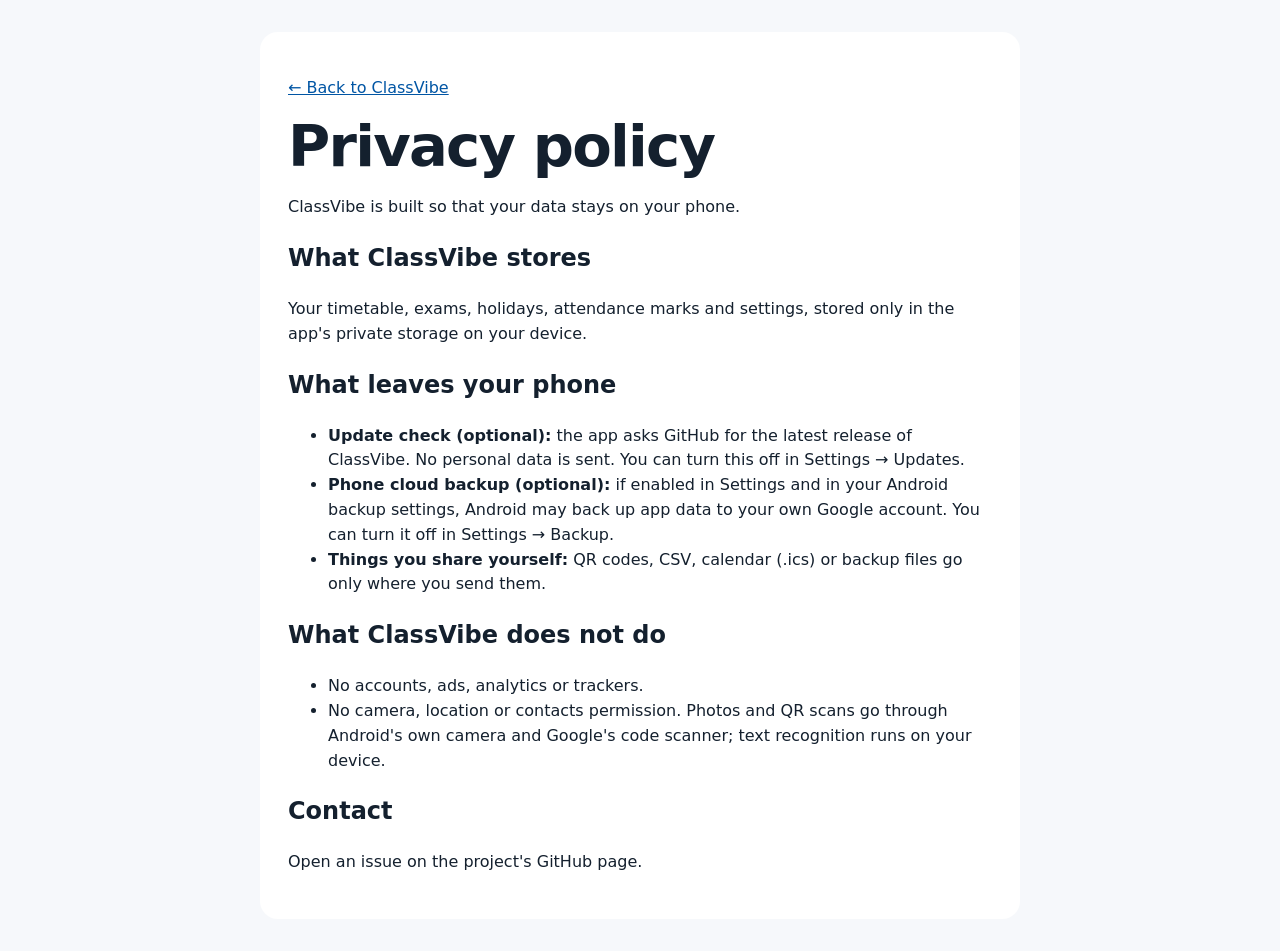
==== site/privacy.html @ 35aa970e "ClassVibe v1.2.0" ====
<!DOCTYPE html>
<html lang="en">
<head>
  <meta charset="utf-8">
  <meta name="viewport" content="width=device-width, initial-scale=1">
  <title>ClassVibe – Privacy policy</title>
  <link rel="stylesheet" href="style.css">
</head>
<body>
  <main class="doc">
    <p><a href="./">← Back to ClassVibe</a></p>
    <h1>Privacy policy</h1>
    <p>ClassVibe is built so that your data stays on your phone.</p>
    <h2>What ClassVibe stores</h2>
    <p>Your timetable, exams, holidays, attendance marks and settings, stored only in the app's private storage on your device.</p>
    <h2>What leaves your phone</h2>
    <ul>
      <li><b>Update check (optional):</b> the app asks GitHub for the latest release of ClassVibe. No personal data is sent. You can turn this off in Settings → Updates.</li>
      <li><b>Phone cloud backup (optional):</b> if enabled in Settings and in your Android backup settings, Android may back up app data to your own Google account. You can turn it off in Settings → Backup.</li>
      <li><b>Things you share yourself:</b> QR codes, CSV, calendar (.ics) or backup files go only where you send them.</li>
    </ul>
    <h2>What ClassVibe does not do</h2>
    <ul>
      <li>No accounts, ads, analytics or trackers.</li>
      <li>No camera, location or contacts permission. Photos and QR scans go through Android's own camera and Google's code scanner; text recognition runs on your device.</li>
    </ul>
    <h2>Contact</h2>
    <p>Open an issue on the project's GitHub page.</p>
  </main>
</body>
</html>
---- site/style.css ----
:root {
  --blue: #0055A4;
  --blue-dark: #003D78;
  --orange: #FF8C1A;
  --ink: #14202E;
  --muted: #5A6878;
  --bg: #F6F8FB;
  --card: #FFFFFF;
}
* { box-sizing: border-box; }
html { -webkit-text-size-adjust: 100%; }
body {
  margin: 0;
  font-family: system-ui, -apple-system, "Segoe UI", Roboto, sans-serif;
  color: var(--ink);
  background: var(--bg);
  line-height: 1.55;
}
.wrap { max-width: 1040px; margin: 0 auto; padding: 0 20px; }
a { color: var(--blue); }

.hero { background: linear-gradient(160deg, var(--blue) 0%, var(--blue-dark) 100%); color: #fff; padding-bottom: 56px; }
.nav { display: flex; justify-content: space-between; align-items: center; padding-top: 18px; padding-bottom: 18px; }
.logo { font-weight: 900; font-size: 1.35rem; letter-spacing: -0.02em; }
.bolt { color: var(--orange); }
.navlink { color: #fff; opacity: .85; text-decoration: none; font-weight: 600; }
.navlink:hover { opacity: 1; }

.hero-grid { display: grid; grid-template-columns: 1.4fr 1fr; gap: 40px; align-items: center; padding-top: 24px; }
h1 { font-size: clamp(2.2rem, 6vw, 3.6rem); line-height: 1.05; margin: 0 0 18px; letter-spacing: -0.03em; }
.accent { color: var(--orange); }
.lead { font-size: 1.15rem; opacity: .92; max-width: 34em; }
.lead em { font-style: normal; background: rgba(255,255,255,.12); padding: 1px 6px; border-radius: 6px; }

.cta { display: flex; flex-wrap: wrap; gap: 12px; margin: 26px 0 10px; }
.btn { display: inline-block; padding: 14px 24px; border-radius: 14px; font-weight: 800; text-decoration: none; font-size: 1.05rem; transition: transform .12s ease; }
.btn:hover { transform: translateY(-2px); }
.btn.primary { background: var(--orange); color: #1A1000; box-shadow: 0 8px 22px rgba(255,140,26,.35); }
.btn.ghost { color: #fff; border: 2px solid rgba(255,255,255,.5); }
.meta { font-size: .92rem; opacity: .8; margin: 0; }

.qr-card { background: #fff; color: var(--ink); border-radius: 24px; padding: 22px; text-align: center; justify-self: center; box-shadow: 0 18px 40px rgba(0,0,0,.25); transform: rotate(2deg); }
.qr-card img { display: block; width: 220px; height: 220px; }
.qr-card p { margin: 10px 0 0; font-weight: 700; }

.features { display: grid; grid-template-columns: repeat(auto-fit, minmax(260px, 1fr)); gap: 16px; margin-top: -28px; }
.card { background: var(--card); border-radius: 18px; padding: 18px 20px; box-shadow: 0 4px 14px rgba(20,32,46,.07); }
.card b { font-size: 1.05rem; }
.card p { margin: 6px 0 0; color: var(--muted); }

section h2 { margin-top: 48px; letter-spacing: -0.02em; }
.install ol { padding-left: 1.3em; }
.install li { margin-bottom: 8px; }
code { background: #E8EEF6; padding: 1px 6px; border-radius: 6px; }

.footer { display: flex; justify-content: space-between; flex-wrap: wrap; gap: 8px; color: var(--muted); font-size: .9rem; padding-top: 40px; padding-bottom: 40px; }

.doc { background: var(--card); border-radius: 18px; padding: 28px; margin: 32px auto; max-width: 760px; }

@media (max-width: 720px) {
  .hero-grid { grid-template-columns: 1fr; }
  .qr-card { display: none; }
  .features { margin-top: 24px; }
}
@media (prefers-color-scheme: dark) {
  :root { --ink: #E6ECF3; --muted: #9AA8B8; --bg: #0B0F14; --card: #151B23; }
  a { color: #5AA2F0; }
  code { background: #1E2833; }
  .qr-card { color: #14202E; }
}
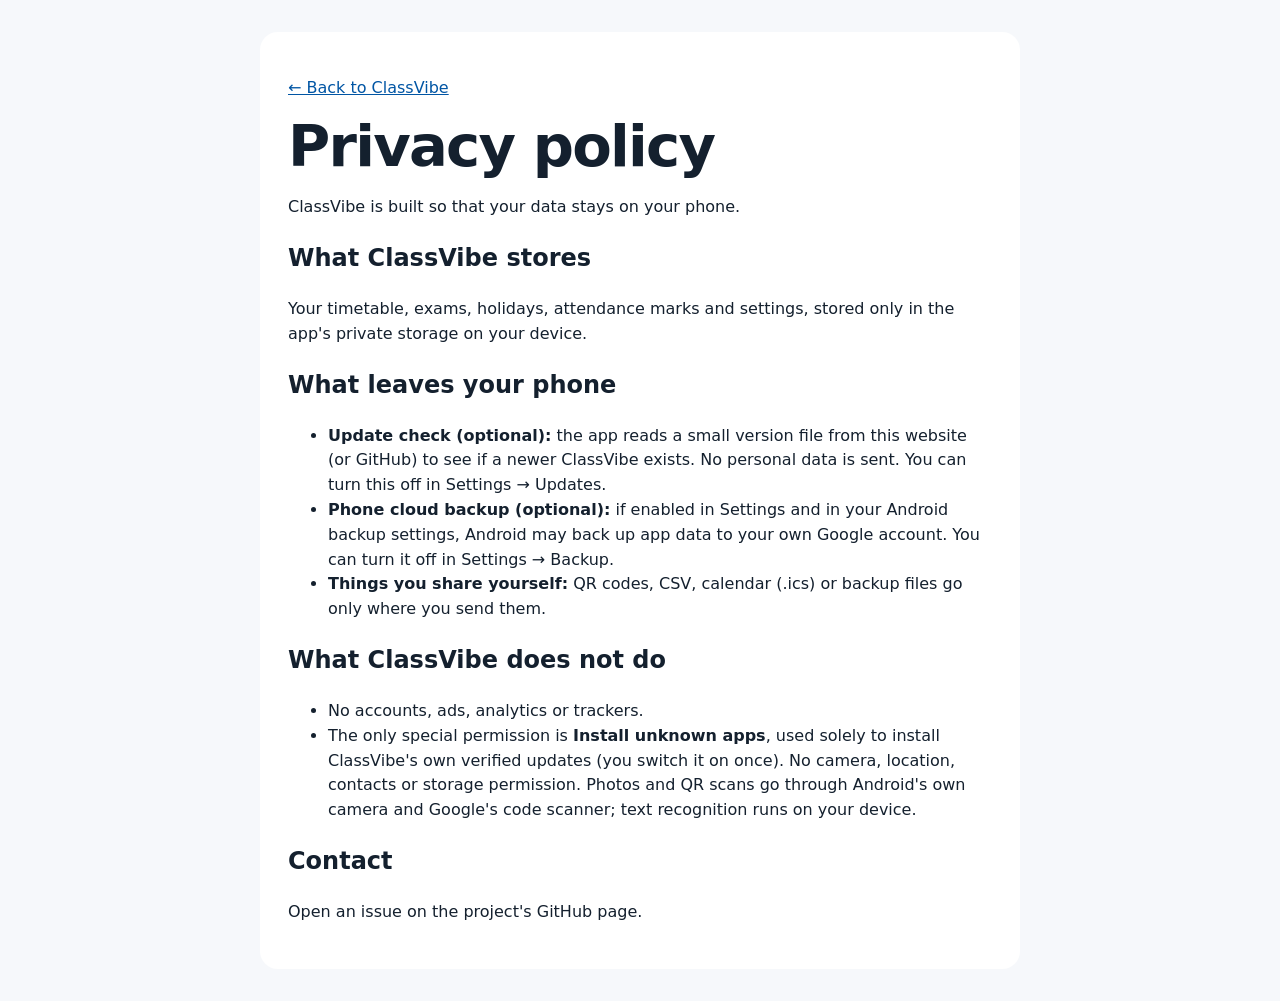
==== commit bd312136: "ClassVibe v1.3.0" ====
--- a/site/privacy.html
+++ b/site/privacy.html
@@ -15,14 +15,14 @@
     <p>Your timetable, exams, holidays, attendance marks and settings, stored only in the app's private storage on your device.</p>
     <h2>What leaves your phone</h2>
     <ul>
-      <li><b>Update check (optional):</b> the app asks GitHub for the latest release of ClassVibe. No personal data is sent. You can turn this off in Settings → Updates.</li>
+      <li><b>Update check (optional):</b> the app reads a small version file from this website (or GitHub) to see if a newer ClassVibe exists. No personal data is sent. You can turn this off in Settings → Updates.</li>
       <li><b>Phone cloud backup (optional):</b> if enabled in Settings and in your Android backup settings, Android may back up app data to your own Google account. You can turn it off in Settings → Backup.</li>
       <li><b>Things you share yourself:</b> QR codes, CSV, calendar (.ics) or backup files go only where you send them.</li>
     </ul>
     <h2>What ClassVibe does not do</h2>
     <ul>
       <li>No accounts, ads, analytics or trackers.</li>
-      <li>No camera, location or contacts permission. Photos and QR scans go through Android's own camera and Google's code scanner; text recognition runs on your device.</li>
+      <li>The only special permission is <b>Install unknown apps</b>, used solely to install ClassVibe's own verified updates (you switch it on once). No camera, location, contacts or storage permission. Photos and QR scans go through Android's own camera and Google's code scanner; text recognition runs on your device.</li>
     </ul>
     <h2>Contact</h2>
     <p>Open an issue on the project's GitHub page.</p>
--- a/site/style.css
+++ b/site/style.css
@@ -21,7 +21,8 @@
 
 .hero { background: linear-gradient(160deg, var(--blue) 0%, var(--blue-dark) 100%); color: #fff; padding-bottom: 56px; }
 .nav { display: flex; justify-content: space-between; align-items: center; padding-top: 18px; padding-bottom: 18px; }
-.logo { font-weight: 900; font-size: 1.35rem; letter-spacing: -0.02em; }
+.logo { font-weight: 900; font-size: 1.35rem; letter-spacing: -0.02em; display: inline-flex; align-items: center; gap: 10px; }
+.logo-img { border-radius: 9px; }
 .bolt { color: var(--orange); }
 .navlink { color: #fff; opacity: .85; text-decoration: none; font-weight: 600; }
 .navlink:hover { opacity: 1; }
